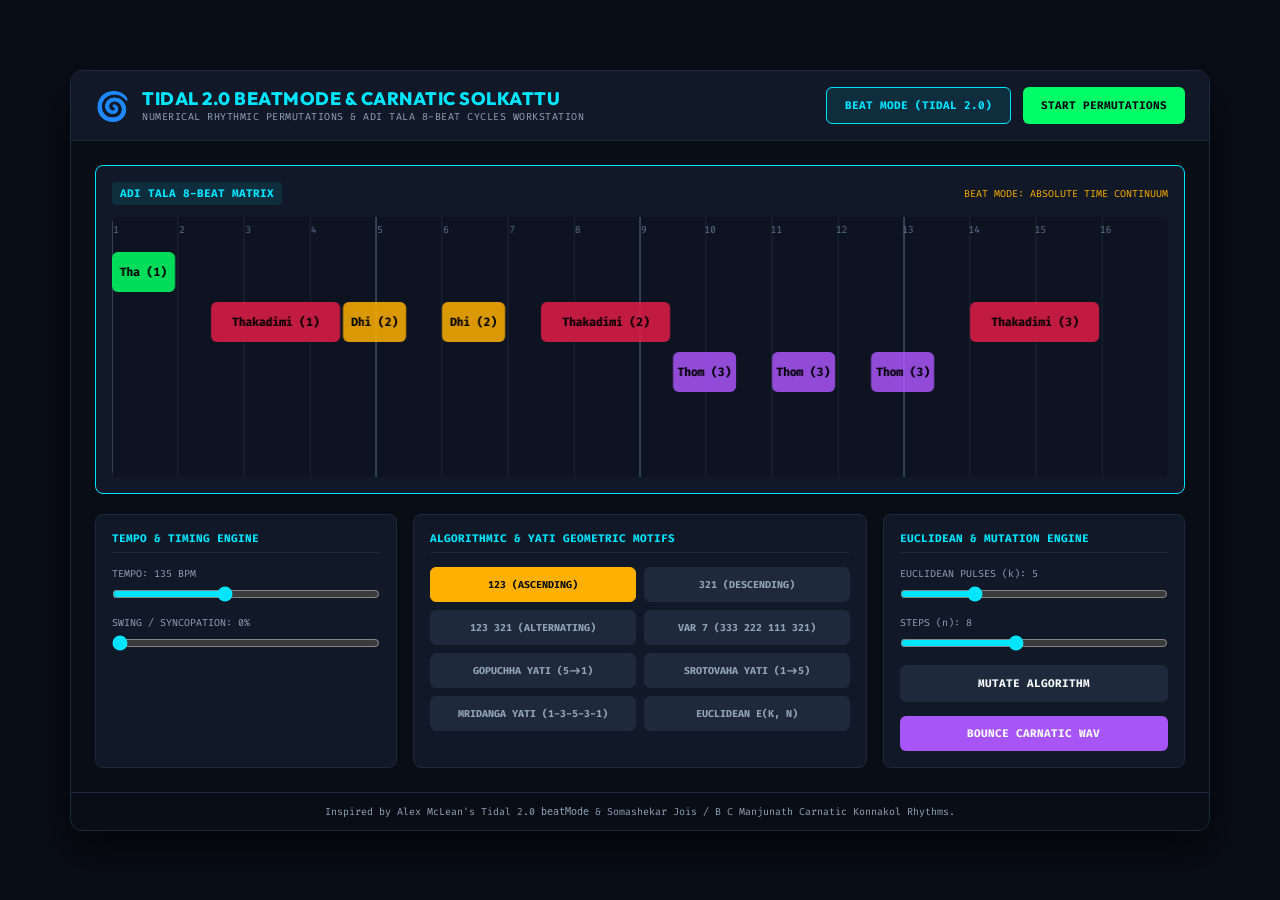
==== web/index.html @ 0f6d6512 "Initial commit: Time Dilation DAW (v4.0)" ====
<!DOCTYPE html>
<html lang="en">
<head>
    <meta charset="UTF-8">
    <meta name="viewport" content="width=device-width, initial-scale=1.0">
    <title>Tidal 2.0 BeatMode & Carnatic Rhythms - Web Workstation</title>
    <link rel="stylesheet" href="styles.css">
    <link rel="preconnect" href="https://fonts.googleapis.com">
    <link rel="preconnect" href="https://fonts.gstatic.com" crossorigin>
    <link href="https://fonts.googleapis.com/css2?family=Fira+Code:wght@400;600;700&family=Outfit:wght@400;600;700;800&display=swap" rel="stylesheet">
</head>
<body>
    <div class="app-container">
        <!-- Header -->
        <header class="app-header">
            <div class="header-title">
                <span class="logo-symbol">🌀</span>
                <div>
                    <h1>TIDAL 2.0 BEATMODE & CARNATIC SOLKATTU</h1>
                    <p class="subtitle">NUMERICAL RHYTHMIC PERMUTATIONS & ADI TALA 8-BEAT CYCLES WORKSTATION</p>
                </div>
            </div>
            <div class="transport-controls">
                <button id="modeBtn" class="btn btn-mode">BEAT MODE (Tidal 2.0)</button>
                <button id="playBtn" class="btn btn-primary">START PERMUTATIONS</button>
            </div>
        </header>

        <!-- Main Content -->
        <main class="app-main">
            <!-- Beat Grid Matrix Canvas -->
            <div class="matrix-card">
                <div class="card-header">
                    <span class="badge">ADI TALA 8-BEAT MATRIX</span>
                    <span id="cycleStatus" class="status-indicator">BEAT MODE: ABSOLUTE TIME CONTINUUM</span>
                </div>
                <canvas id="beatCanvas" width="1100" height="260"></canvas>
            </div>

            <!-- Controls Rack -->
            <div class="controls-grid">
                <!-- Tempo & Time Engine -->
                <div class="control-card">
                    <h3>TEMPO & TIMING ENGINE</h3>
                    <div class="slider-group">
                        <label for="bpmSlider">TEMPO: <span id="bpmVal">135</span> BPM</label>
                        <input type="range" id="bpmSlider" min="60" max="240" value="135" step="1">
                    </div>
                    <div class="slider-group">
                        <label for="swingSlider">SWING / SYNCOPATION: <span id="swingVal">0</span>%</label>
                        <input type="range" id="swingSlider" min="0" max="75" value="0" step="1">
                    </div>
                </div>

                <!-- Carnatic Motif Generator -->
                <div class="control-card motif-card">
                    <h3>ALGORITHMIC & YATI GEOMETRIC MOTIFS</h3>
                    <div class="motif-buttons">
                        <button class="btn btn-motif active" data-motif="0">123 (Ascending)</button>
                        <button class="btn btn-motif" data-motif="1">321 (Descending)</button>
                        <button class="btn btn-motif" data-motif="2">123 321 (Alternating)</button>
                        <button class="btn btn-motif" data-motif="3">Var 7 (333 222 111 321)</button>
                        <button class="btn btn-motif" data-motif="4">Gopuchha Yati (5->1)</button>
                        <button class="btn btn-motif" data-motif="5">Srotovaha Yati (1->5)</button>
                        <button class="btn btn-motif" data-motif="6">Mridanga Yati (1-3-5-3-1)</button>
                        <button class="btn btn-motif" data-motif="7">Euclidean E(k, n)</button>
                    </div>
                </div>

                <!-- Euclidean & Mutation Controls -->
                <div class="control-card">
                    <h3>EUCLIDEAN & MUTATION ENGINE</h3>
                    <div class="slider-group">
                        <label for="eucKSlider">EUCLIDEAN PULSES (k): <span id="eucKVal">5</span></label>
                        <input type="range" id="eucKSlider" min="1" max="16" value="5" step="1">
                    </div>
                    <div class="slider-group">
                        <label for="eucNSlider">STEPS (n): <span id="eucNVal">8</span></label>
                        <input type="range" id="eucNSlider" min="2" max="16" value="8" step="1">
                    </div>
                    <button id="mutateBtn" class="btn btn-secondary">MUTATE ALGORITHM</button>
                    <button id="exportBtn" class="btn btn-accent">BOUNCE CARNATIC WAV</button>
                </div>
            </div>
        </main>

        <!-- Footer -->
        <footer class="app-footer">
            <p>Inspired by Alex McLean's Tidal 2.0 <code>beatMode</code> & Somashekar Jois / B C Manjunath Carnatic Konnakol Rhythms.</p>
        </footer>
    </div>

    <script src="tidal_beat_engine.js"></script>
    <script src="app.js"></script>
</body>
</html>
---- web/styles.css ----
:root {
    --bg-dark: #090d16;
    --card-bg: #111827;
    --border-color: #1e293b;
    --accent-cyan: #00e5ff;
    --accent-green: #00ff66;
    --accent-amber: #ffb000;
    --accent-magenta: #a855f7;
    --accent-red: #f43f5e;
    --text-main: #f8fafc;
    --text-muted: #94a3b8;
    --font-heading: 'Outfit', sans-serif;
    --font-mono: 'Fira Code', monospace;
}

* {
    box-sizing: border-box;
    margin: 0;
    padding: 0;
}

body {
    background-color: var(--bg-dark);
    color: var(--text-main);
    font-family: var(--font-heading);
    min-height: 100vh;
    display: flex;
    justify-content: center;
    align-items: center;
    padding: 20px;
}

.app-container {
    width: 100%;
    max-width: 1140px;
    background-color: var(--bg-dark);
    border: 1px solid var(--border-color);
    border-radius: 12px;
    box-shadow: 0 20px 40px rgba(0, 0, 0, 0.6);
    overflow: hidden;
}

/* Header */
.app-header {
    background-color: var(--card-bg);
    border-bottom: 1px solid var(--border-color);
    padding: 16px 24px;
    display: flex;
    justify-content: space-between;
    align-items: center;
}

.header-title {
    display: flex;
    align-items: center;
    gap: 12px;
}

.logo-symbol {
    font-size: 28px;
    color: var(--accent-cyan);
}

.header-title h1 {
    font-size: 18px;
    font-weight: 800;
    letter-spacing: 0.5px;
    color: var(--accent-cyan);
}

.header-title .subtitle {
    font-size: 10px;
    color: var(--text-muted);
    font-family: var(--font-mono);
    letter-spacing: 0.5px;
}

.transport-controls {
    display: flex;
    gap: 12px;
}

/* Buttons */
.btn {
    font-family: var(--font-mono);
    font-size: 11px;
    font-weight: 700;
    padding: 10px 18px;
    border-radius: 6px;
    border: none;
    cursor: pointer;
    transition: all 0.2s ease;
    text-transform: uppercase;
}

.btn-mode {
    background-color: rgba(0, 229, 255, 0.1);
    color: var(--accent-cyan);
    border: 1px solid var(--accent-cyan);
}

.btn-mode:hover {
    background-color: var(--accent-cyan);
    color: var(--bg-dark);
}

.btn-primary {
    background-color: var(--accent-green);
    color: var(--bg-dark);
}

.btn-primary:hover {
    box-shadow: 0 0 15px rgba(0, 255, 102, 0.5);
}

.btn-secondary {
    background-color: #1e293b;
    color: var(--text-main);
    border: 1px solid var(--border-color);
}

.btn-accent {
    background-color: var(--accent-magenta);
    color: var(--text-main);
}

.btn-accent:hover {
    box-shadow: 0 0 15px rgba(168, 85, 247, 0.5);
}

/* Main Content */
.app-main {
    padding: 24px;
    display: flex;
    flex-direction: column;
    gap: 20px;
}

.matrix-card {
    background-color: var(--card-bg);
    border: 1px solid var(--accent-cyan);
    border-radius: 8px;
    padding: 16px;
}

.card-header {
    display: flex;
    justify-content: space-between;
    align-items: center;
    margin-bottom: 12px;
}

.badge {
    font-family: var(--font-mono);
    font-size: 11px;
    font-weight: 700;
    color: var(--accent-cyan);
    background-color: rgba(0, 229, 255, 0.1);
    padding: 4px 8px;
    border-radius: 4px;
}

.status-indicator {
    font-family: var(--font-mono);
    font-size: 10px;
    color: var(--accent-amber);
}

canvas {
    width: 100%;
    height: 260px;
    background-color: #0d1321;
    border-radius: 6px;
    display: block;
}

/* Controls Grid */
.controls-grid {
    display: grid;
    grid-template-columns: 1fr 1.5fr 1fr;
    gap: 16px;
}

.control-card {
    background-color: var(--card-bg);
    border: 1px solid var(--border-color);
    border-radius: 8px;
    padding: 16px;
    display: flex;
    flex-direction: column;
    gap: 14px;
}

.control-card h3 {
    font-family: var(--font-mono);
    font-size: 11px;
    color: var(--accent-cyan);
    border-bottom: 1px solid var(--border-color);
    padding-bottom: 6px;
}

.slider-group {
    display: flex;
    flex-direction: column;
    gap: 6px;
}

.slider-group label {
    font-family: var(--font-mono);
    font-size: 10px;
    color: var(--text-muted);
}

input[type="range"] {
    accent-color: var(--accent-cyan);
    cursor: pointer;
}

.motif-buttons {
    display: grid;
    grid-template-columns: 1fr 1fr;
    gap: 8px;
}

.btn-motif {
    background-color: #1e293b;
    color: var(--text-muted);
    border: 1px solid var(--border-color);
    padding: 10px 8px;
    font-size: 10px;
}

.btn-motif.active {
    background-color: var(--accent-amber);
    color: var(--bg-dark);
    border-color: var(--accent-amber);
    font-weight: 800;
}

.bank-selector {
    display: flex;
    flex-direction: column;
}

/* Footer */
.app-footer {
    border-top: 1px solid var(--border-color);
    padding: 12px 24px;
    text-align: center;
    font-family: var(--font-mono);
    font-size: 10px;
    color: var(--text-muted);
}
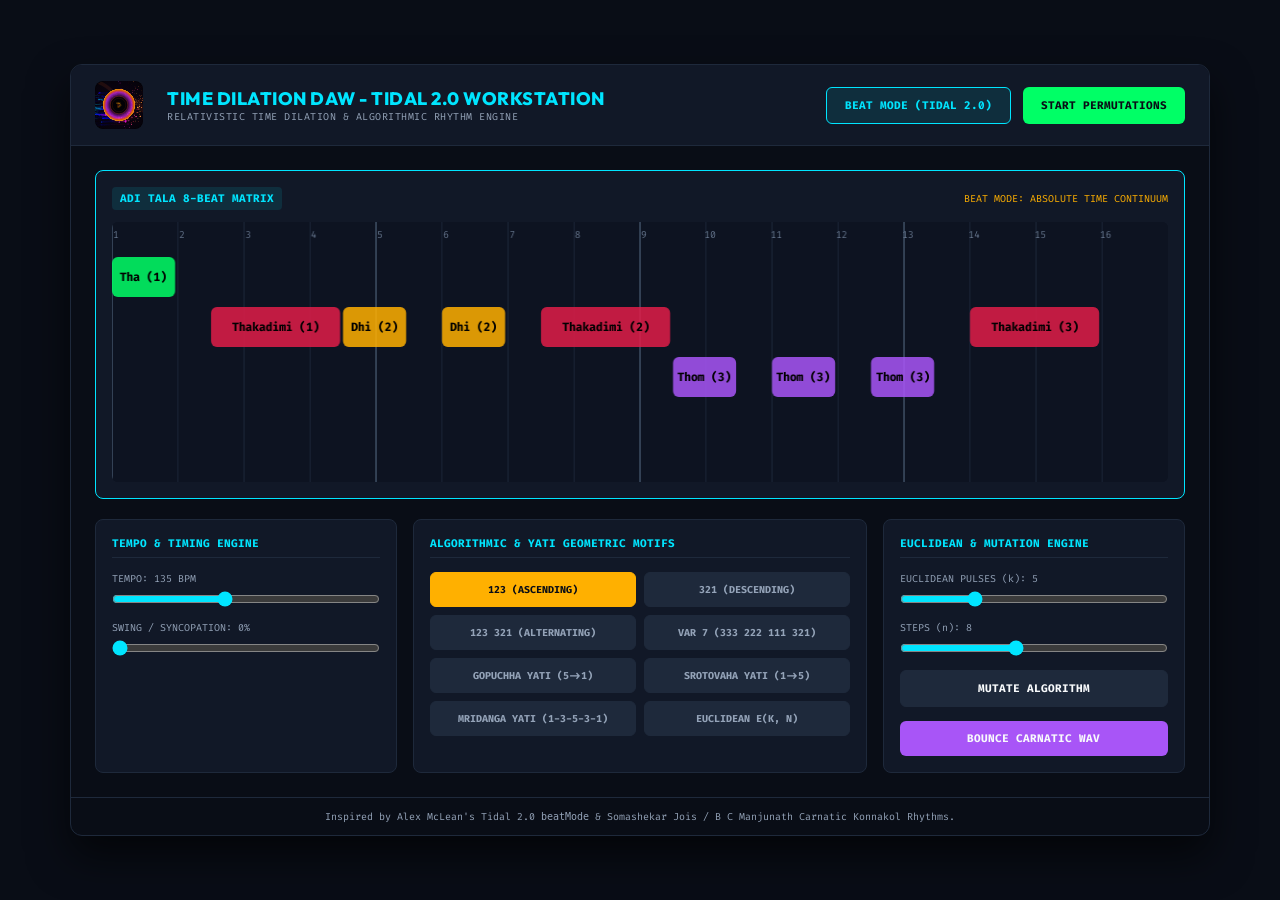
==== commit e786a41d: "feat(logo): add algorithmic pure particle physics logo suite with central TD monogram and continuous" ====
--- a/web/index.html
+++ b/web/index.html
@@ -14,10 +14,10 @@
         <!-- Header -->
         <header class="app-header">
             <div class="header-title">
-                <span class="logo-symbol">🌀</span>
+                <img src="logo_icon.svg" alt="Time Dilation DAW Logo" style="height: 48px; width: 48px; border-radius: 8px; vertical-align: middle; margin-right: 12px;">
                 <div>
-                    <h1>TIDAL 2.0 BEATMODE & CARNATIC SOLKATTU</h1>
-                    <p class="subtitle">NUMERICAL RHYTHMIC PERMUTATIONS & ADI TALA 8-BEAT CYCLES WORKSTATION</p>
+                    <h1>TIME DILATION DAW - TIDAL 2.0 WORKSTATION</h1>
+                    <p class="subtitle">RELATIVISTIC TIME DILATION & ALGORITHMIC RHYTHM ENGINE</p>
                 </div>
             </div>
             <div class="transport-controls">
